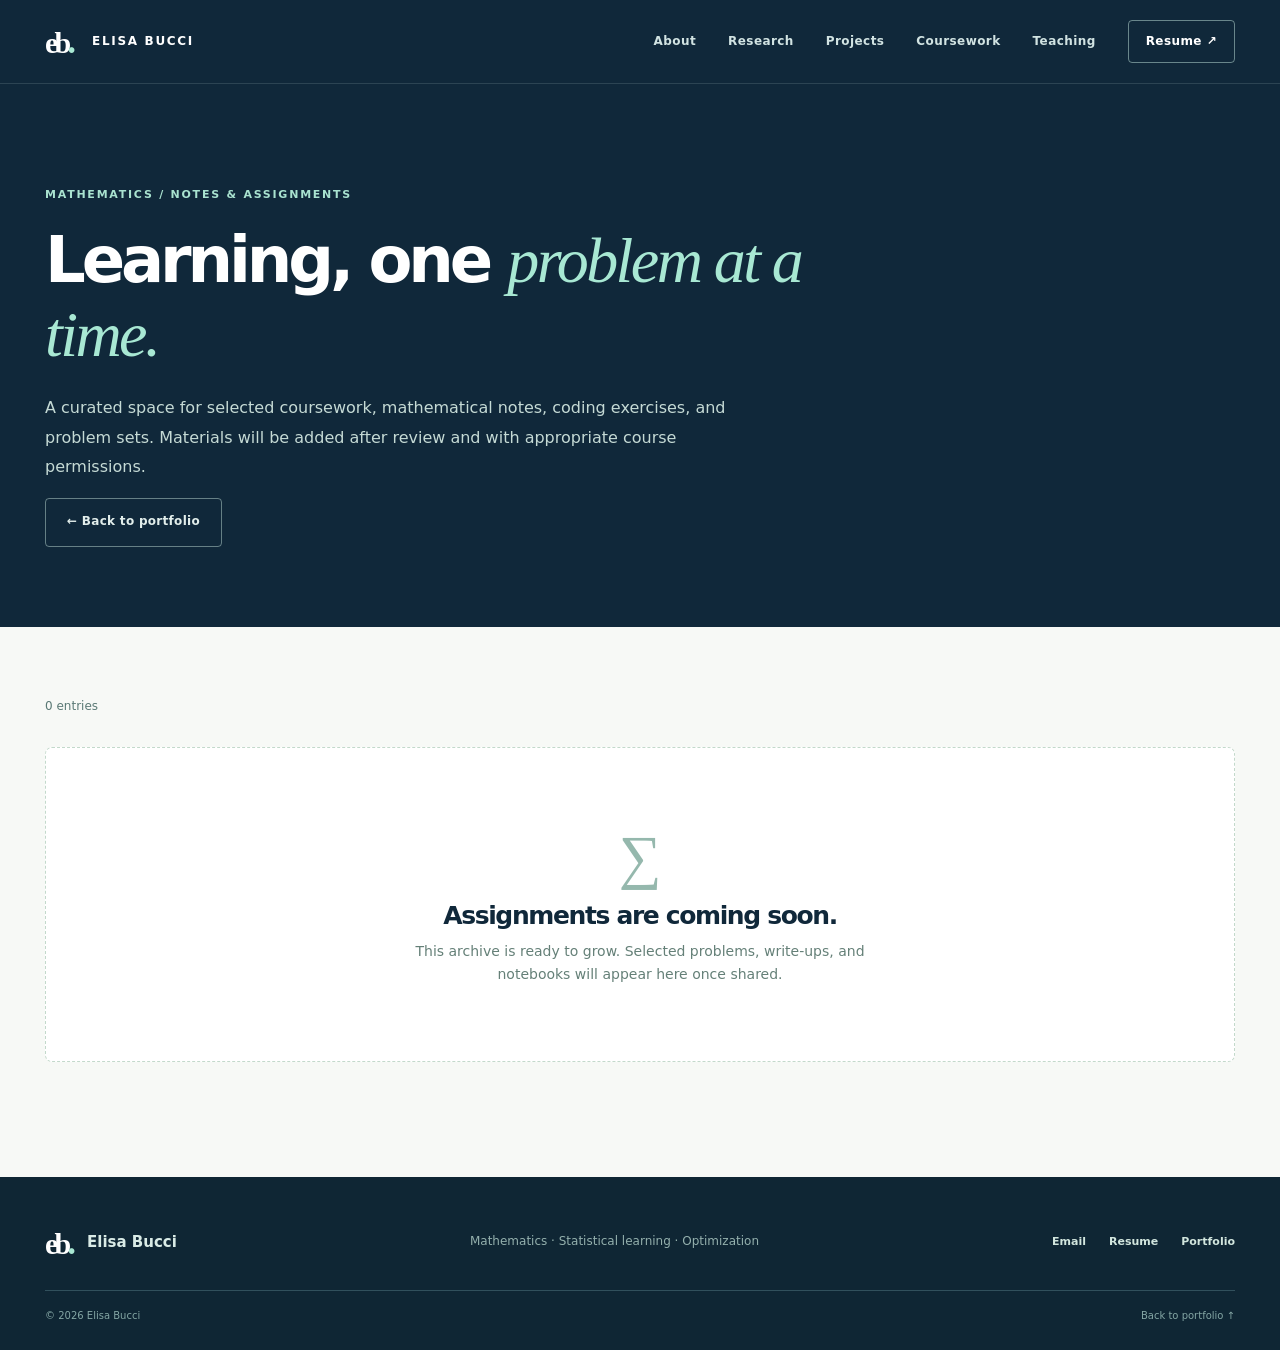
==== coursework/index.html @ 263b6289 "Add files via upload" ====
<!doctype html>
<html lang="en">
<head>
  <meta charset="utf-8">
  <meta name="viewport" content="width=device-width, initial-scale=1">
  <meta name="theme-color" content="#10283a">
  <meta name="description" content="Coursework, selected assignments, and mathematical notes by Elisa Bucci.">
  <title>Coursework & Notes — Elisa Bucci</title>
  <link rel="icon" href="../assets/favicon.svg" type="image/svg+xml">
  <link rel="stylesheet" href="../assets/style.css">
  <script defer src="../assets/site.js"></script>
  <script defer src="data.js"></script>
  <script defer src="../assets/coursework.js"></script>
</head>
<body>
  <a class="skip-link" href="#main">Skip to content</a>
  <header class="site-header"><div class="container nav-bar">
    <a href="../" class="brand"><span class="brand-mark">eb<span class="brand-dot">.</span></span><span class="brand-name">ELISA BUCCI</span></a>
    <button class="menu-toggle" type="button" aria-expanded="false" aria-controls="site-nav" aria-label="Toggle menu"><span></span><span></span><span></span></button>
    <nav class="site-nav" id="site-nav" aria-label="Main navigation"><a href="../#about">About</a><a href="../#research">Research</a><a href="../#projects">Projects</a><a href="./" aria-current="page">Coursework</a><a href="../#teaching">Teaching</a><a class="nav-resume" href="../documents/Elisa_Bucci_CV.pdf" target="_blank" rel="noopener">Resume ↗</a></nav>
  </div></header>
  <main id="main">
    <section class="archive-hero"><div class="container"><span class="eyebrow">MATHEMATICS / NOTES &amp; ASSIGNMENTS</span><h1>Learning, one <em>problem at a time.</em></h1><p>A curated space for selected coursework, mathematical notes, coding exercises, and problem sets. Materials will be added after review and with appropriate course permissions.</p><a class="button button-ghost" href="../">← Back to portfolio</a></div></section>
    <section class="archive-main"><div class="container"><div class="archive-toolbar"><span class="archive-count" id="archive-count">Coursework archive</span><div class="filter-bar" id="assignment-filters" aria-label="Filter assignments"></div></div>
      <div id="assignment-list" class="assignment-grid"></div>
      <div id="archive-empty" class="archive-empty"><div class="empty-figure" aria-hidden="true">∑</div><h2>Assignments are coming soon.</h2><p>This archive is ready to grow. Selected problems, write-ups, and notebooks will appear here once shared.</p></div>
    </div></section>
  </main>
  <footer class="site-footer"><div class="container footer-main"><div class="footer-brand"><span class="brand-mark">eb<span class="brand-dot">.</span></span><span>Elisa Bucci</span></div><p>Mathematics · Statistical learning · Optimization</p><div class="footer-links"><a href="mailto:ebucci@usc.edu">Email</a><a href="../documents/Elisa_Bucci_CV.pdf">Resume</a><a href="../">Portfolio</a><a data-link="linkedin" hidden target="_blank" rel="noopener noreferrer">LinkedIn</a></div></div><div class="container footer-bottom"><span>© <span data-current-year>2026</span> Elisa Bucci</span><a href="../">Back to portfolio ↑</a></div></footer>
</body>
</html>
---- assets/style.css ----
:root{--ink:#10283a;--ink-soft:#365062;--sea:#295e64;--mint:#a8e8d3;--mint-dim:#dcefe7;--cream:#f7f9f6;--white:#fff;--line:#d8e3dd;--muted:#6d7c7c;--gold:#d7b68b;--shadow:0 24px 50px rgba(28,56,56,.08)}
*,*::before,*::after{box-sizing:border-box}
html{scroll-behavior:smooth;scroll-padding-top:100px}
body{margin:0;color:var(--ink);background:var(--cream);font-family:Inter,ui-sans-serif,system-ui,-apple-system,BlinkMacSystemFont,"Segoe UI",sans-serif;font-size:16px;line-height:1.65;-webkit-font-smoothing:antialiased}
a{text-decoration:none;color:inherit}
a:hover{text-decoration:none}
button,input{font:inherit}
button{cursor:pointer}
img,svg{max-width:100%}
[hidden]{display:none!important}
.container{width:min(1190px,calc(100% - 84px));margin-inline:auto}
.skip-link{position:fixed;left:10px;top:-100px;padding:10px 16px;background:#fff;color:#000;z-index:500}
.skip-link:focus{top:10px}
.site-header{position:relative;z-index:10;background:var(--ink);border-bottom:1px solid rgba(210,238,230,.14)}
.nav-bar{display:flex;justify-content:space-between;align-items:center;min-height:83px;gap:20px}
.brand{display:flex;align-items:center;gap:20px;color:#fff;font-size:12px;font-weight:750;letter-spacing:.14em;white-space:nowrap}
.brand-mark{font-family:Georgia,serif;font-weight:700;font-size:30px;letter-spacing:-.13em;color:#fff;line-height:1}
.brand-dot{color:var(--mint);font-size:35px}
.site-nav{display:flex;align-items:center;gap:32px}
.site-nav a{font-size:12px;font-weight:650;color:#d1e3e2;letter-spacing:.035em;transition:color .2s}
.site-nav a:hover,.site-nav a:focus-visible{color:var(--mint)}
.site-nav .nav-resume{border:1px solid rgba(194,228,220,.5);padding:11px 17px;border-radius:4px;color:#fff}
.site-nav .nav-resume:hover{background:#d9f5eb;color:var(--ink)}
.menu-toggle{display:none;align-items:center;flex-direction:column;justify-content:center;width:40px;height:40px;border:1px solid #57737c;border-radius:3px;background:transparent;gap:5px}
.menu-toggle span{height:2px;width:19px;background:#fff}
.hero{background:var(--ink);color:#f2f9f6;position:relative;overflow:hidden}
.hero-grid-overlay{position:absolute;inset:0;background:radial-gradient(closest-side at 75% 38%,rgba(79,142,145,.19),transparent 77%),linear-gradient(90deg,transparent 50%,rgba(160,215,204,.025) 50%);pointer-events:none}
.hero-layout{display:grid;grid-template-columns:1.12fr .88fr;gap:85px;position:relative;padding-block:92px 78px;align-items:center}
.eyebrow,.section-index,.section-kicker,.item-label,.banner-label{font-size:11px;letter-spacing:.16em;font-weight:750}
.hero-eyebrow{color:var(--mint);display:flex;align-items:center;gap:11px;font-size:10px;letter-spacing:.15em;line-height:1.6}
.eyebrow-stroke{width:27px;height:1px;background:var(--mint);display:inline-block;flex-shrink:0}
h1,h2,h3,p{margin-top:0}
h1,h2,h3{line-height:1.13}
h1{font-weight:550;font-size:clamp(3.2rem,5.5vw,5.5rem);letter-spacing:-.064em;margin:30px 0 25px;max-width:730px}
h1 em,.contact-section em{font-family:Georgia,"Times New Roman",serif;font-weight:400;font-style:italic;color:var(--mint);letter-spacing:-.04em}
.hero-lead{font-size:17px;color:#c5d8d7;line-height:1.8;max-width:515px}
.hero-actions{display:flex;flex-wrap:wrap;align-items:center;gap:12px;margin-top:35px}
.button{display:inline-flex;align-items:center;justify-content:center;gap:25px;padding:13px 21px;min-height:49px;border-radius:4px;font-size:12px;font-weight:750;letter-spacing:.025em;transition:transform .2s,background .2s,color .2s}
.button:hover{transform:translateY(-2px)}
.button-primary{background:var(--mint);color:var(--ink)}
.button-primary:hover{background:#d3f4e6}
.button-ghost{border:1px solid rgba(207,234,227,.45);color:#e2eeeb}
.button-ghost:hover{background:rgba(255,255,255,.08)}
.hero-location{font-size:11px;color:#98b5b5;margin-top:36px;letter-spacing:.035em;display:flex;align-items:center;gap:10px;flex-wrap:wrap}
.location-dot,.pulse-dot{display:inline-block;width:7px;height:7px;border-radius:50%;background:var(--mint);box-shadow:0 0 0 5px rgba(168,232,211,.12)}
.tiny-separator{color:#557a80;padding-inline:4px}
.hero-art{min-width:0;border:1px solid #375968;background:linear-gradient(140deg,rgba(49,93,103,.75),rgba(15,43,56,.45));border-radius:8px;min-height:441px;box-shadow:0 30px 70px rgba(0,0,0,.2);padding:25px 25px 21px;position:relative;overflow:hidden}
.hero-art:before{content:"";position:absolute;width:330px;height:330px;border-radius:50%;background:rgba(117,224,188,.06);filter:blur(3px);right:-100px;top:20px}
.art-top,.art-bottom{display:flex;justify-content:space-between;align-items:center;font:10px ui-monospace,Menlo,Consolas,monospace;letter-spacing:.12em;color:#a7c8c5;gap:10px;position:relative;z-index:1}
.art-diagram{position:relative;z-index:1;display:grid;place-items:center;min-height:325px}
.art-diagram svg{width:100%;max-width:480px}
.art-bottom{font-size:10px;letter-spacing:.015em;color:#bedbd3;text-transform:lowercase;border-top:1px solid rgba(168,211,201,.2);padding-top:18px}
.art-symbol{color:var(--mint);font-size:22px}
.hero-footer{position:relative;border-top:1px solid rgba(197,220,214,.12);display:flex;align-items:center;justify-content:space-between;gap:15px;padding-block:24px;color:#a8c3bf;font-size:9px;font-weight:800;letter-spacing:.13em;flex-wrap:wrap}
.hero-footer-cross{font-size:16px;color:#527d80}
.section{padding-block:113px}
.split-section{display:grid;grid-template-columns:250px minmax(0,1fr);gap:70px}
.section-aside{display:flex;flex-direction:column;align-items:flex-start;gap:22px}
.section-index{color:#51877d}
.aside-line{width:100%;height:1px;background:var(--line)}
.section-kicker{color:#588e82;letter-spacing:.14em;margin-bottom:17px}
.section-body{max-width:750px}
h2{font-size:clamp(2.5rem,4.6vw,4.2rem);font-weight:600;letter-spacing:-.055em;margin-bottom:23px}
.serif-accent{font-family:Georgia,"Times New Roman",serif;font-style:italic;font-weight:400;letter-spacing:-.04em}
.section-body .body-lead{font-size:22px;line-height:1.56;color:var(--ink)}
.section-body>p:not(.body-lead):not(.section-kicker){color:var(--ink-soft);line-height:1.9;max-width:650px}
.focus-chips{display:flex;flex-wrap:wrap;gap:8px;margin-top:30px}
.focus-chips span,.tag-list span{border:1px solid var(--line);background:#fff;border-radius:3px;font-size:11px;color:#44675e;padding:6px 11px;font-weight:640}
.research-section{background:#ecf2ed}
.section-heading{display:flex;align-items:flex-end;justify-content:space-between;gap:70px;margin-bottom:44px}
.section-heading h2{margin-top:20px;margin-bottom:0}
.section-heading>p{color:var(--ink-soft);max-width:370px;margin-bottom:8px;font-size:15px;line-height:1.8}
.research-feature{display:grid;grid-template-columns:1.3fr .7fr;box-shadow:var(--shadow);border-radius:7px;overflow:hidden;background:#fff}
.feature-main{padding:50px 54px 47px}
.item-label{color:#43847a;display:flex;align-items:center;gap:15px}
.pulse-dot{background:#4f9d86;box-shadow:0 0 0 4px #e7f4ee}
.feature-main h3{font-size:clamp(1.9rem,3vw,2.75rem);font-weight:600;letter-spacing:-.045em;margin:30px 0 20px;max-width:570px}
.feature-main>p{font-size:15px;line-height:1.95;color:#496575;max-width:550px}
.feature-meta{border-top:1px solid var(--line);margin-top:42px;padding-top:25px;display:grid;grid-template-columns:1fr 1.4fr;gap:22px}
.feature-meta div{display:flex;flex-direction:column;gap:6px}
.feature-meta span,.note-label,.reference-note>span{font-size:10px;color:#6b817f;letter-spacing:.13em;font-weight:760}
.feature-meta strong{font-size:13px;font-weight:650}
.feature-side{padding:44px 37px;background:#183949;color:#e4f0ec}
.note-label{color:#a3d7c9;display:block;margin-bottom:25px}
.note-point{display:flex;align-items:flex-start;gap:15px;border-top:1px solid #3e5d68;padding:18px 0}
.note-point b{font:11px ui-monospace,monospace;color:#9dd9c4;padding-top:4px}
.note-point span{font-size:13px;color:#d2e3df;line-height:1.6}
.reference-note{background:rgba(164,223,207,.09);border:1px solid rgba(164,223,207,.15);padding:20px 21px;margin-top:25px;border-radius:4px}
.reference-note>span{color:#93c6bd}
.reference-note p{font-size:12px;line-height:1.7;margin:11px 0 12px;color:#d5e5e0}
.reference-note a{font-size:12px;color:var(--mint);font-weight:750}
.reference-note a:hover{text-decoration:underline}
.research-disclaimer{font-size:11px;color:#70827d;margin:18px 0 0;line-height:1.6}
.projects-section{background:#fff}
.project-grid{display:grid;grid-template-columns:1fr 1fr;gap:22px}
.project-card{background:#f7f9f6;border:1px solid #e3ebe5;border-radius:6px;padding:33px 36px 34px;display:flex;flex-direction:column;min-height:430px;transition:box-shadow .2s,transform .2s}
.project-card:hover{box-shadow:var(--shadow);transform:translateY(-4px)}
.project-overline{display:flex;justify-content:space-between;gap:12px;font-size:10px;letter-spacing:.12em;font-weight:760;color:#699187}
.project-icon{font-family:Georgia,serif;font-size:52px;color:#4e8782;height:99px;display:flex;align-items:center}
.project-card h3{font-size:25px;font-weight:650;letter-spacing:-.035em;line-height:1.25;max-width:430px;margin-bottom:13px}
.project-card p{font-size:13px;line-height:1.85;color:#4d6773;margin-bottom:18px}
.tag-list{display:flex;flex-wrap:wrap;gap:7px;margin:0 0 24px}
.tag-list span{font-size:10px;padding:5px 9px;background:#edf4ee}
.project-link{border-top:1px solid #d7e4dd;margin-top:auto;padding-top:21px;font-size:12px;font-weight:750;display:flex;align-items:center;justify-content:space-between}
.project-link:hover{color:#317b71}
.coursework-section{background:#f1f5f0}
.course-grid{display:grid;grid-template-columns:repeat(3,1fr);gap:17px}
.course-group{background:#fff;border:1px solid #e0e8e1;padding:31px 29px 29px;border-radius:5px}
.course-index{font-size:10px;color:#608b7f;letter-spacing:.13em;font-weight:760}
.course-group h3{font-size:20px;letter-spacing:-.035em;line-height:1.35;min-height:56px;margin:21px 0 20px}
.course-group ul{padding:0;margin:0;list-style:none}
.course-group li{font-size:12px;line-height:1.55;padding:12px 0;color:#4c646e;border-top:1px solid #e8efea}
.archive-banner{display:flex;justify-content:space-between;align-items:center;gap:30px;background:#193e4d;color:#fff;padding:35px 40px;margin-top:22px;border-radius:5px;transition:background .2s}
.archive-banner:hover{background:#245461}
.banner-label{color:#9ed5c7}
.archive-banner h3{font-size:22px;margin:7px 0 7px;letter-spacing:-.025em}
.archive-banner p{font-size:12px;color:#d6e8e2;margin:0}
.archive-arrow{border:1px solid rgba(178,233,218,.6);display:grid;place-items:center;width:48px;height:48px;flex-shrink:0;border-radius:50%;font-size:23px;color:#b7e1d2}
.teaching-section{background:#fff}
.teaching-layout{display:grid;grid-template-columns:.83fr 1.17fr;gap:90px}
.teaching-layout h2{margin-top:21px}
.teaching-layout>div>p{color:var(--ink-soft);font-size:15px;line-height:1.85;max-width:410px}
.teaching-row{display:flex;justify-content:space-between;gap:18px;padding:24px 2px;border-top:1px solid #dce7de;align-items:flex-start}
.teaching-row:last-child{border-bottom:1px solid #dce7de}
.teaching-row strong{display:block;font-size:16px;font-weight:700;letter-spacing:-.02em}
.teaching-row span{display:block;font-size:12px;color:#607b7a;margin-top:6px}
.teaching-row time{font-size:11px;color:#73918a;white-space:nowrap;padding-top:5px}
.education-section{background:#f1f5f0}
.education-grid{display:grid;grid-template-columns:repeat(4,1fr);gap:20px}
.education-item{border-top:2px solid #88b7a5;padding-top:23px}
.education-item>span{color:#538b7f;font-size:10px;letter-spacing:.12em;font-weight:770}
.education-item h3{font-size:18px;letter-spacing:-.03em;line-height:1.3;margin:14px 0 9px}
.education-item p{font-size:12px;font-weight:690;color:#476072;margin-bottom:5px}
.education-item small{color:#7a898b;font-size:11px}
.contact-section{background:#173342;color:#fff;padding:78px 0}
.contact-inner{display:flex;justify-content:space-between;gap:40px;align-items:center}
.contact-inner .eyebrow{color:#a2dbc9}
.contact-inner h2{margin:14px 0 14px;max-width:630px}
.contact-inner>div>p{color:#c9dfdc;font-size:14px;line-height:1.7;max-width:560px;margin-bottom:0}
.contact-actions{display:flex;gap:10px;flex-wrap:wrap;justify-content:flex-end}
.button-contact-link{border:1px solid #7b9993;color:#fff}
.site-footer{background:#0f2634;color:#d9ebe6;padding-top:48px}
.footer-main{display:flex;justify-content:space-between;gap:20px;align-items:center;padding-bottom:30px}
.footer-brand{display:flex;align-items:center;gap:15px;font-size:15px;font-weight:700}
.footer-main p{font-size:12px;color:#94b0ad;margin:0}
.footer-links{display:flex;gap:23px}
.footer-links a{font-size:11px;font-weight:680;color:#d2e6de}
.footer-links a:hover{color:var(--mint)}
.footer-bottom{border-top:1px solid #31505c;padding:17px 0 26px;display:flex;justify-content:space-between;align-items:center;font-size:10px;color:#84a6a4}
.footer-bottom a:hover{color:#d2f4e6}
/* Coursework archive */
.archive-hero{background:var(--ink);color:#fff;padding:96px 0 80px}
.archive-hero .eyebrow{color:#a9e3d0}
.archive-hero h1{font-size:clamp(3rem,5vw,4.8rem);max-width:810px;margin:18px 0 22px}
.archive-hero p{color:#c5dad5;max-width:730px;line-height:1.85}
.archive-main{min-height:550px;padding-block:70px 95px}
.archive-toolbar{display:flex;justify-content:space-between;align-items:center;gap:15px;margin-bottom:30px;flex-wrap:wrap}
.archive-count{font-size:12px;color:#5a7975}
.filter-bar{display:flex;gap:8px;flex-wrap:wrap}
.filter-button{border:1px solid #cde0d5;background:#fff;color:#47736d;padding:10px 14px;border-radius:3px;font-size:11px;font-weight:750}
.filter-button[aria-pressed="true"]{background:var(--ink);color:#fff;border-color:var(--ink)}
.archive-empty{border:1px dashed #c3d9cb;background:white;text-align:center;padding:75px 22px;border-radius:7px}
.archive-empty .empty-figure{font:60px Georgia,serif;color:#95b8ad;margin-bottom:10px}
.archive-empty h2{font-size:25px;margin-bottom:10px}
.archive-empty p{font-size:14px;color:#658078;max-width:480px;margin:0 auto}
.assignment-grid{display:grid;grid-template-columns:repeat(2,1fr);gap:18px}
.assignment-card{border:1px solid var(--line);background:#fff;padding:27px;border-radius:5px}
.assignment-card>span{font-size:10px;color:#5f9183;letter-spacing:.1em;font-weight:800}
.assignment-card h3{font-size:22px;margin:15px 0 10px}
.assignment-card p{font-size:13px;color:#5a7274;margin-bottom:20px}
.assignment-card .assignment-link{font-size:12px;color:#206d66;font-weight:750}
@media(max-width:1050px){.container{width:min(1160px,calc(100% - 56px))}.hero-layout{gap:35px}.site-nav{gap:20px}.hero-art{min-height:385px}.art-diagram{min-height:270px}.split-section{grid-template-columns:180px 1fr;gap:40px}.teaching-layout{gap:45px}.course-group{padding:25px 20px}}
@media(max-width:800px){.site-nav{position:absolute;left:0;right:0;top:83px;display:none;flex-direction:column;align-items:stretch;background:#153447;padding:20px 28px 26px;gap:19px;border-top:1px solid #38505a;box-shadow:0 18px 20px rgba(4,20,20,.15)}.site-nav.is-open{display:flex}.menu-toggle{display:flex}.hero-layout{grid-template-columns:1fr;padding-block:80px 62px}.hero-art{max-width:560px;margin:auto;width:100%;min-height:360px}.hero-footer{gap:10px;justify-content:flex-start}.hero-footer-cross{margin-inline:6px}.split-section{display:block}.section-aside{margin-bottom:26px}.aside-line{display:none}.section-heading{display:block}.section-heading>p{margin-top:20px}.research-feature{grid-template-columns:1fr}.feature-side{display:grid;grid-template-columns:1fr 1fr;gap:0 25px}.feature-side>.note-label{grid-column:span 2}.reference-note{grid-column:span 2}.project-grid{grid-template-columns:1fr}.course-grid{grid-template-columns:1fr 1fr}.teaching-layout{grid-template-columns:1fr;gap:35px}.education-grid{grid-template-columns:1fr 1fr}.contact-inner{display:block}.contact-actions{justify-content:flex-start;margin-top:30px}.footer-main{flex-wrap:wrap}}
@media(max-width:560px){.container{width:calc(100% - 40px)}.nav-bar{min-height:72px}.site-nav{top:72px}.brand-name{font-size:10px}h1{font-size:clamp(2.7rem,12.6vw,4.3rem)}.hero-layout{padding-block:69px 38px}.hero-lead{font-size:15px}.hero-art{padding:18px;min-height:320px}.art-diagram{min-height:245px}.art-top{font-size:8px}.hero-footer{padding-block:15px;line-height:2.4;font-size:8px}.section{padding-block:74px}h2{font-size:clamp(2.1rem,10.6vw,3rem)}.section-body .body-lead{font-size:18px}.section-heading{margin-bottom:30px}.feature-main{padding:30px 26px}.feature-main h3{font-size:27px}.feature-meta{grid-template-columns:1fr}.feature-side{display:block;padding:30px 26px}.reference-note{margin-top:15px}.project-card{padding:27px;min-height:0}.project-card h3{font-size:22px}.course-grid,.education-grid,.assignment-grid{grid-template-columns:1fr}.course-group h3{min-height:0}.archive-banner{padding:26px}.archive-banner h3{font-size:19px}.archive-arrow{width:38px;height:38px}.teaching-row{flex-wrap:wrap}.teaching-row time{padding-top:0}.contact-section{padding:60px 0}.footer-main{display:block}.footer-main p{margin-top:13px}.footer-links{margin-top:24px}.footer-bottom{gap:14px}.archive-hero{padding:69px 0}.archive-main{padding-block:45px 70px}}
@media(prefers-reduced-motion:reduce){*,*::before,*::after{scroll-behavior:auto!important;transition:none!important}}
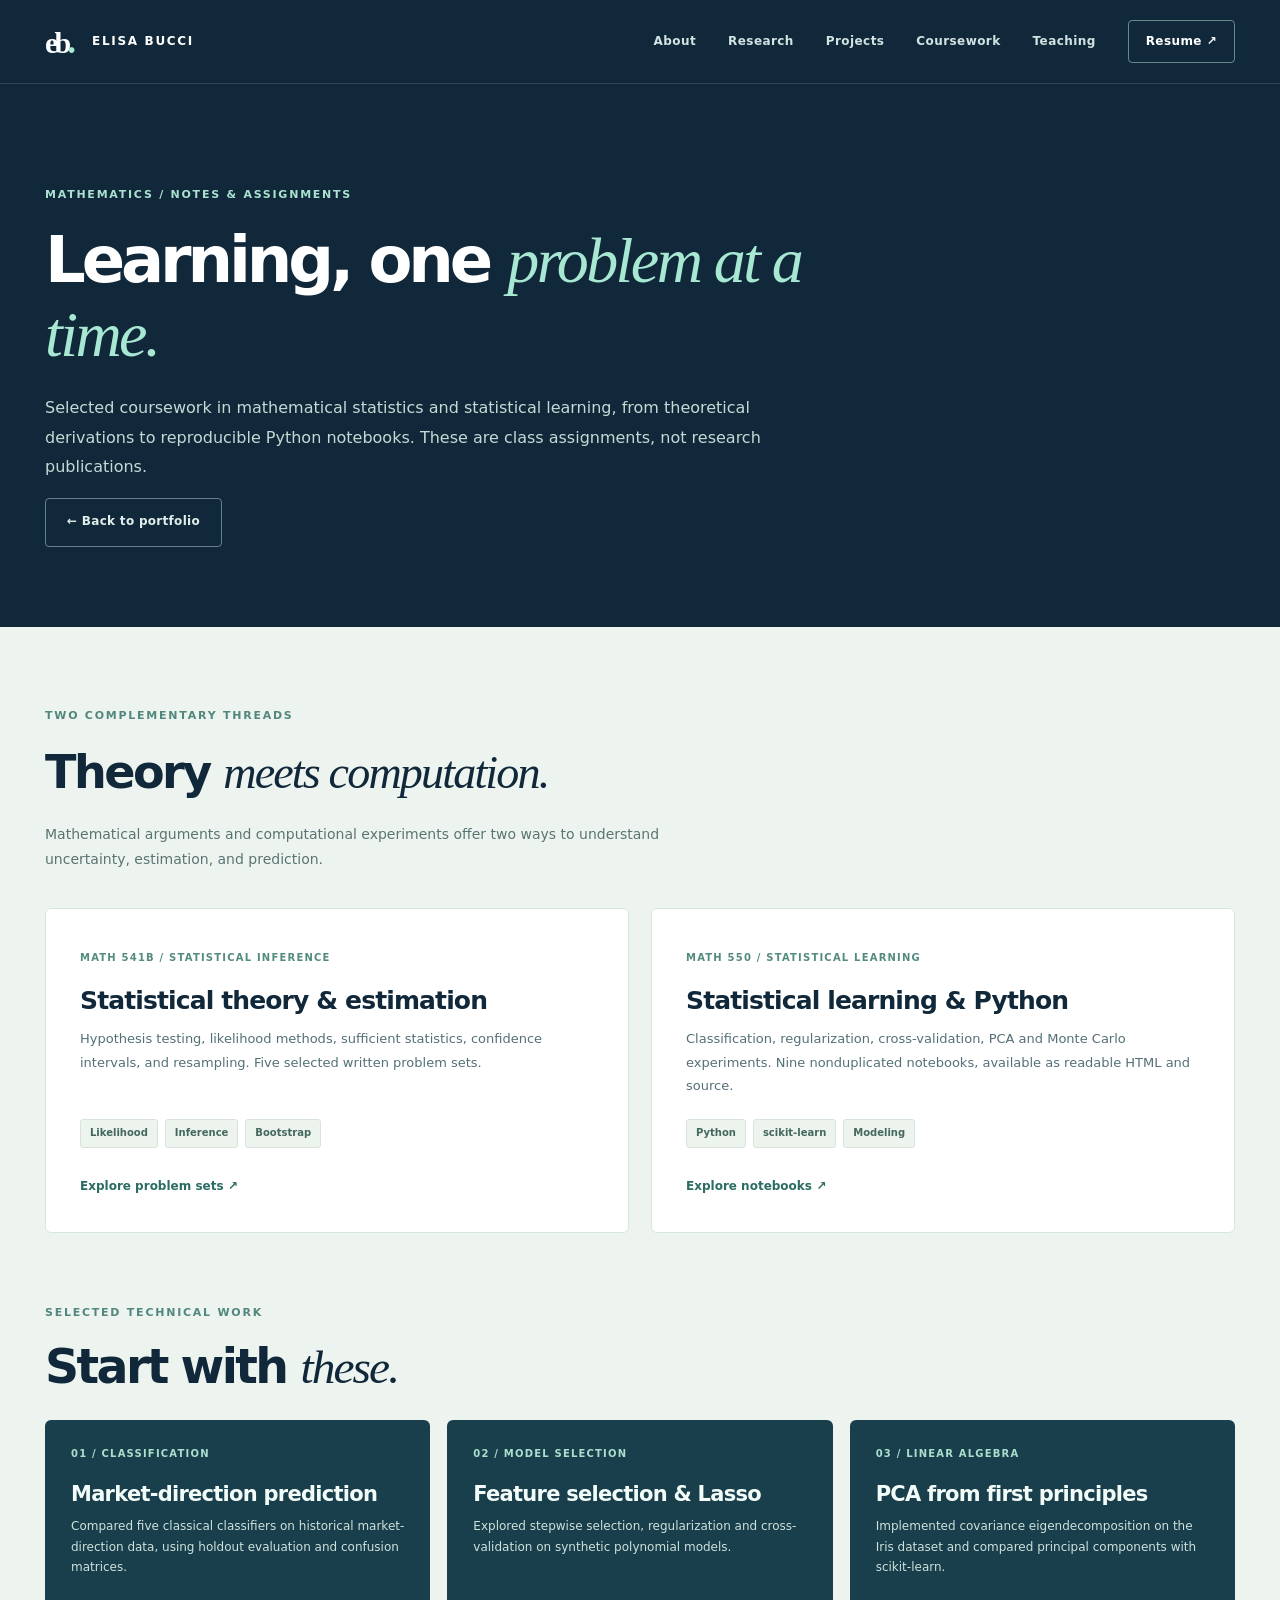
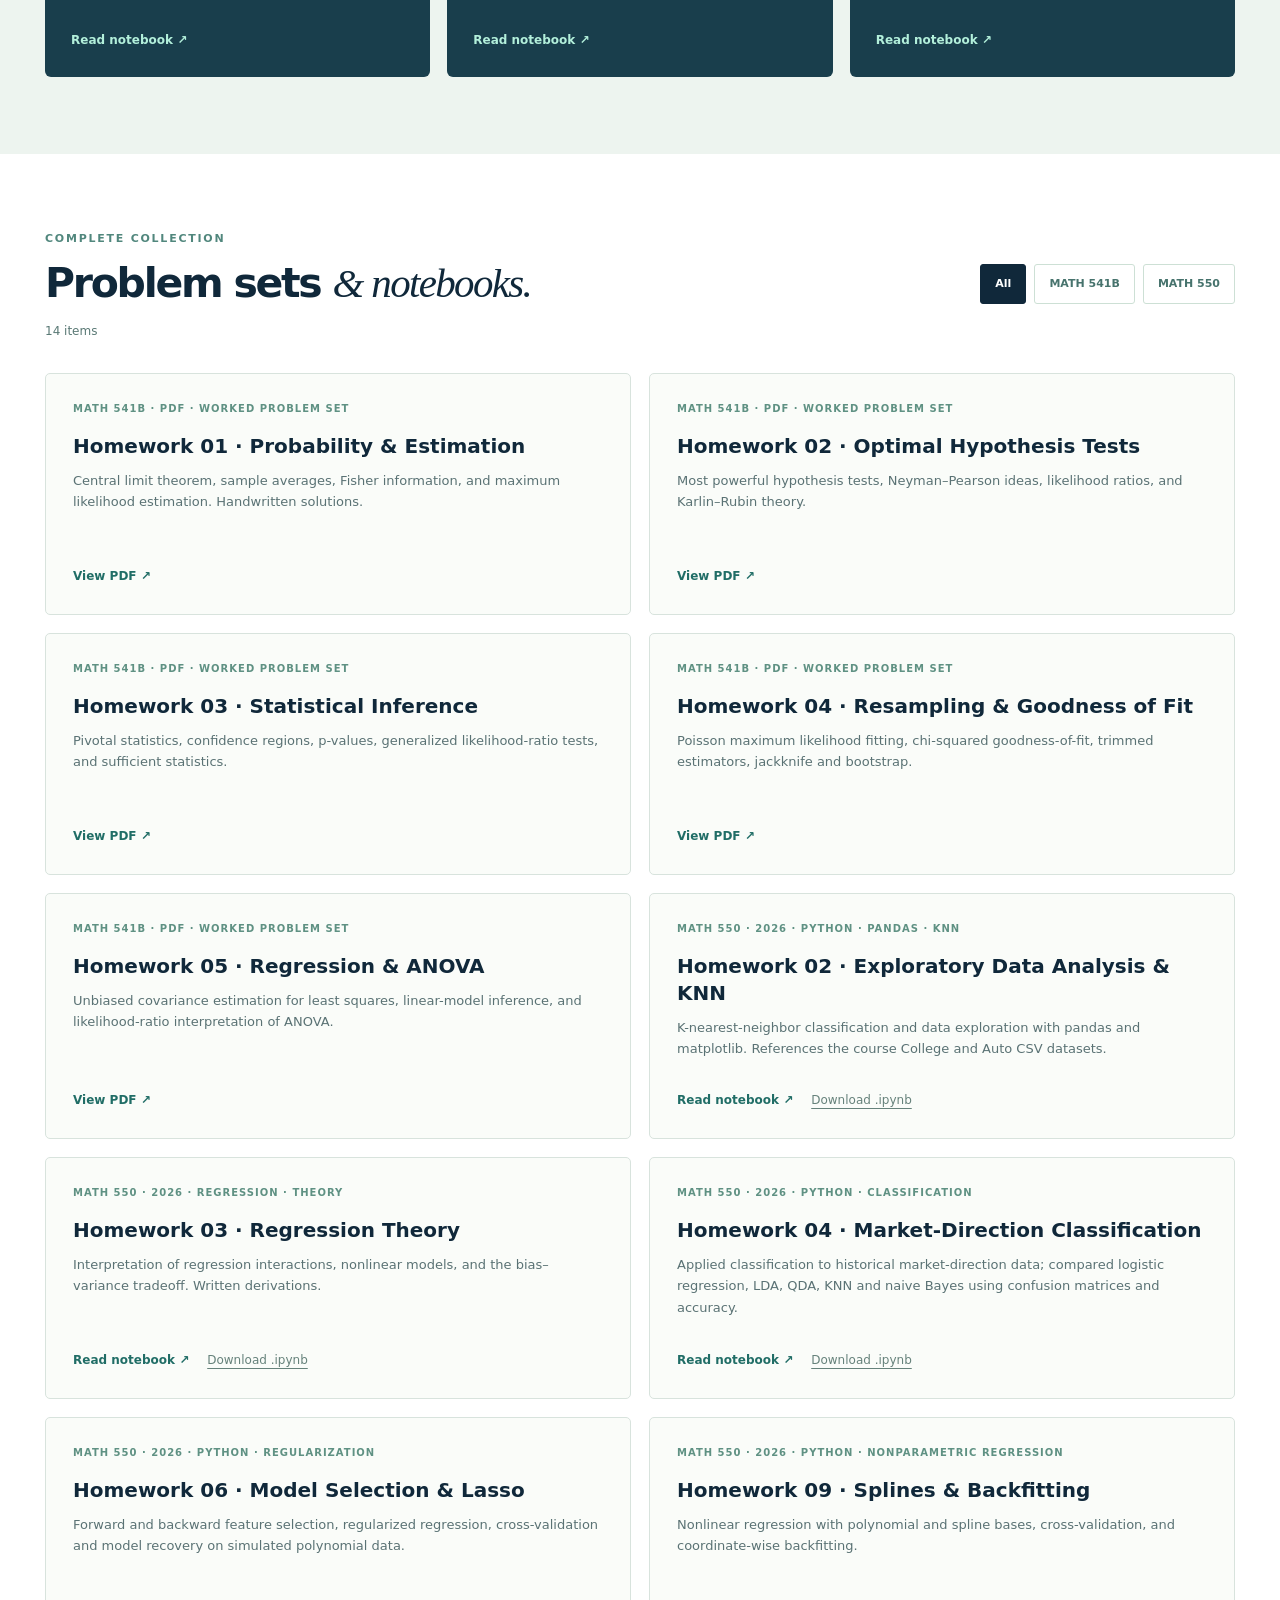
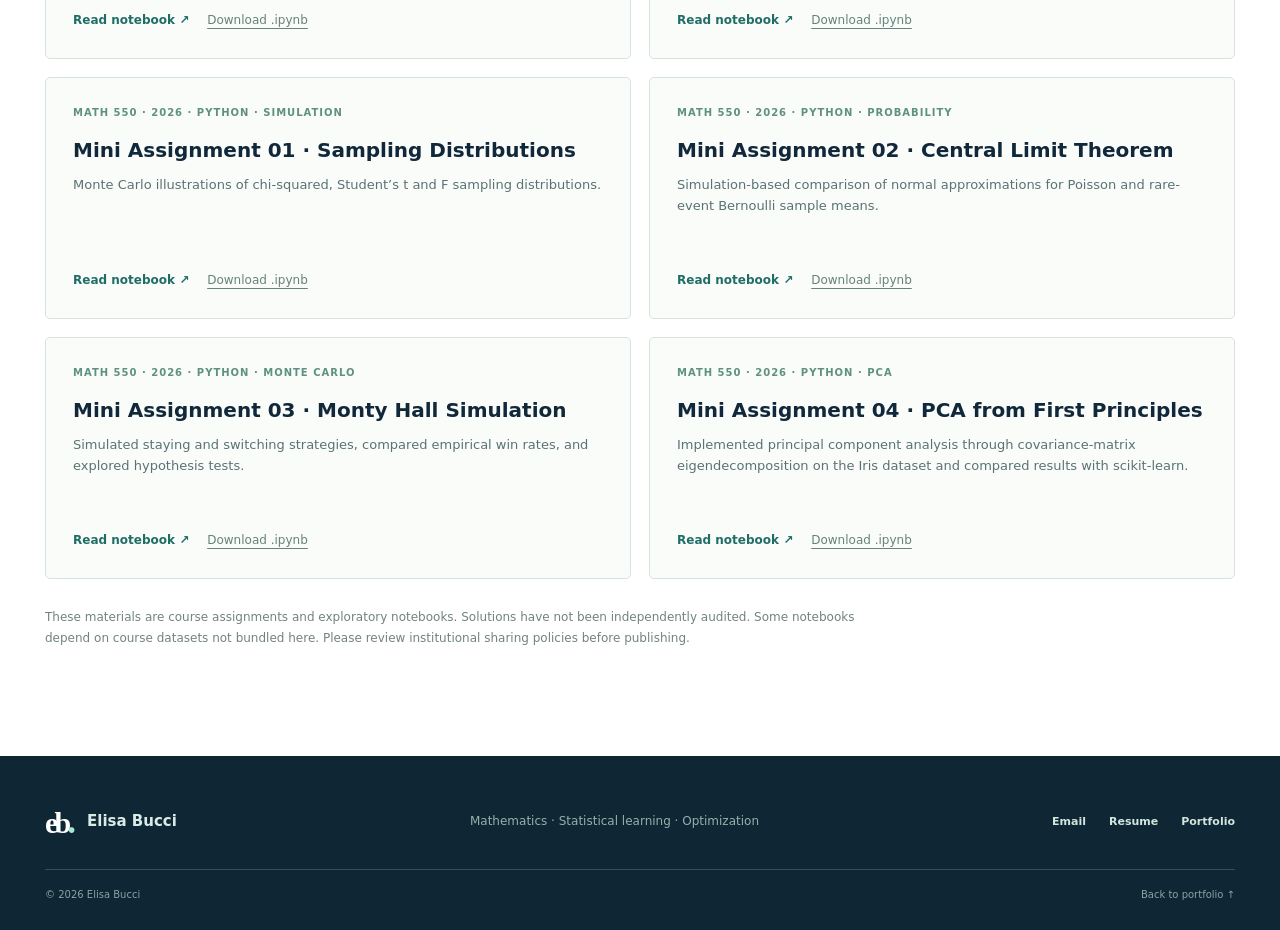
==== commit c97db385: "Add files via upload" ====
--- a/coursework/index.html
+++ b/coursework/index.html
@@ -20,12 +20,28 @@
     <nav class="site-nav" id="site-nav" aria-label="Main navigation"><a href="../#about">About</a><a href="../#research">Research</a><a href="../#projects">Projects</a><a href="./" aria-current="page">Coursework</a><a href="../#teaching">Teaching</a><a class="nav-resume" href="../documents/Elisa_Bucci_CV.pdf" target="_blank" rel="noopener">Resume ↗</a></nav>
   </div></header>
   <main id="main">
-    <section class="archive-hero"><div class="container"><span class="eyebrow">MATHEMATICS / NOTES &amp; ASSIGNMENTS</span><h1>Learning, one <em>problem at a time.</em></h1><p>A curated space for selected coursework, mathematical notes, coding exercises, and problem sets. Materials will be added after review and with appropriate course permissions.</p><a class="button button-ghost" href="../">← Back to portfolio</a></div></section>
-    <section class="archive-main"><div class="container"><div class="archive-toolbar"><span class="archive-count" id="archive-count">Coursework archive</span><div class="filter-bar" id="assignment-filters" aria-label="Filter assignments"></div></div>
+    <section class="archive-hero"><div class="container"><span class="eyebrow">MATHEMATICS / NOTES &amp; ASSIGNMENTS</span><h1>Learning, one <em>problem at a time.</em></h1><p>Selected coursework in mathematical statistics and statistical learning, from theoretical derivations to reproducible Python notebooks. These are class assignments, not research publications.</p><a class="button button-ghost" href="../">← Back to portfolio</a></div></section>
+
+    <section class="course-overview"><div class="container">
+      <div class="overview-intro"><span class="section-index">TWO COMPLEMENTARY THREADS</span><h2>Theory <span class="serif-accent">meets computation.</span></h2><p>Mathematical arguments and computational experiments offer two ways to understand uncertainty, estimation, and prediction.</p></div>
+      <div class="overview-grid">
+        <article class="overview-card"><span>MATH 541B / STATISTICAL INFERENCE</span><h3>Statistical theory &amp; estimation</h3><p>Hypothesis testing, likelihood methods, sufficient statistics, confidence intervals, and resampling. Five selected written problem sets.</p><div class="tag-list"><span>Likelihood</span><span>Inference</span><span>Bootstrap</span></div><a href="#assignment-list" data-setfilter="MATH 541B">Explore problem sets ↗</a></article>
+        <article class="overview-card"><span>MATH 550 / STATISTICAL LEARNING</span><h3>Statistical learning &amp; Python</h3><p>Classification, regularization, cross-validation, PCA and Monte Carlo experiments. Nine nonduplicated notebooks, available as readable HTML and source.</p><div class="tag-list"><span>Python</span><span>scikit-learn</span><span>Modeling</span></div><a href="#assignment-list" data-setfilter="MATH 550">Explore notebooks ↗</a></article>
+      </div>
+      <div class="spotlight-heading"><span class="section-index">SELECTED TECHNICAL WORK</span><h2>Start with <span class="serif-accent">these.</span></h2></div>
+      <div class="spotlight-grid">
+        <article class="spotlight-card"><span>01 / CLASSIFICATION</span><h3>Market-direction prediction</h3><p>Compared five classical classifiers on historical market-direction data, using holdout evaluation and confusion matrices.</p><a href="notebooks/math550/hw-04.html">Read notebook ↗</a></article>
+        <article class="spotlight-card"><span>02 / MODEL SELECTION</span><h3>Feature selection &amp; Lasso</h3><p>Explored stepwise selection, regularization and cross-validation on synthetic polynomial models.</p><a href="notebooks/math550/hw-06.html">Read notebook ↗</a></article>
+        <article class="spotlight-card"><span>03 / LINEAR ALGEBRA</span><h3>PCA from first principles</h3><p>Implemented covariance eigendecomposition on the Iris dataset and compared principal components with scikit-learn.</p><a href="notebooks/math550/mini-04.html">Read notebook ↗</a></article>
+      </div>
+    </div></section>
+    <section class="archive-main"><div class="container"><div class="archive-toolbar"><div><span class="section-index">COMPLETE COLLECTION</span><h2 class="catalog-title">Problem sets <span class="serif-accent">& notebooks.</span></h2><span class="archive-count" id="archive-count">Coursework archive</span></div><div class="filter-bar" id="assignment-filters" aria-label="Filter assignments"></div></div>
       <div id="assignment-list" class="assignment-grid"></div>
+      <p class="archive-disclaimer">These materials are course assignments and exploratory notebooks. Solutions have not been independently audited. Some notebooks depend on course datasets not bundled here. Please review institutional sharing policies before publishing.</p>
       <div id="archive-empty" class="archive-empty"><div class="empty-figure" aria-hidden="true">∑</div><h2>Assignments are coming soon.</h2><p>This archive is ready to grow. Selected problems, write-ups, and notebooks will appear here once shared.</p></div>
     </div></section>
   </main>
+  <script>document.querySelectorAll("[data-setfilter]").forEach(a=>a.addEventListener("click",()=>{const key=a.dataset.setfilter;requestAnimationFrame(()=>{const btn=[...document.querySelectorAll(".filter-button")].find(b=>b.textContent===key);if(btn)btn.click()})}));</script>
   <footer class="site-footer"><div class="container footer-main"><div class="footer-brand"><span class="brand-mark">eb<span class="brand-dot">.</span></span><span>Elisa Bucci</span></div><p>Mathematics · Statistical learning · Optimization</p><div class="footer-links"><a href="mailto:ebucci@usc.edu">Email</a><a href="../documents/Elisa_Bucci_CV.pdf">Resume</a><a href="../">Portfolio</a><a data-link="linkedin" hidden target="_blank" rel="noopener noreferrer">LinkedIn</a></div></div><div class="container footer-bottom"><span>© <span data-current-year>2026</span> Elisa Bucci</span><a href="../">Back to portfolio ↑</a></div></footer>
 </body>
 </html>
--- a/assets/style.css
+++ b/assets/style.css
@@ -173,3 +173,41 @@
 @media(max-width:800px){.site-nav{position:absolute;left:0;right:0;top:83px;display:none;flex-direction:column;align-items:stretch;background:#153447;padding:20px 28px 26px;gap:19px;border-top:1px solid #38505a;box-shadow:0 18px 20px rgba(4,20,20,.15)}.site-nav.is-open{display:flex}.menu-toggle{display:flex}.hero-layout{grid-template-columns:1fr;padding-block:80px 62px}.hero-art{max-width:560px;margin:auto;width:100%;min-height:360px}.hero-footer{gap:10px;justify-content:flex-start}.hero-footer-cross{margin-inline:6px}.split-section{display:block}.section-aside{margin-bottom:26px}.aside-line{display:none}.section-heading{display:block}.section-heading>p{margin-top:20px}.research-feature{grid-template-columns:1fr}.feature-side{display:grid;grid-template-columns:1fr 1fr;gap:0 25px}.feature-side>.note-label{grid-column:span 2}.reference-note{grid-column:span 2}.project-grid{grid-template-columns:1fr}.course-grid{grid-template-columns:1fr 1fr}.teaching-layout{grid-template-columns:1fr;gap:35px}.education-grid{grid-template-columns:1fr 1fr}.contact-inner{display:block}.contact-actions{justify-content:flex-start;margin-top:30px}.footer-main{flex-wrap:wrap}}
 @media(max-width:560px){.container{width:calc(100% - 40px)}.nav-bar{min-height:72px}.site-nav{top:72px}.brand-name{font-size:10px}h1{font-size:clamp(2.7rem,12.6vw,4.3rem)}.hero-layout{padding-block:69px 38px}.hero-lead{font-size:15px}.hero-art{padding:18px;min-height:320px}.art-diagram{min-height:245px}.art-top{font-size:8px}.hero-footer{padding-block:15px;line-height:2.4;font-size:8px}.section{padding-block:74px}h2{font-size:clamp(2.1rem,10.6vw,3rem)}.section-body .body-lead{font-size:18px}.section-heading{margin-bottom:30px}.feature-main{padding:30px 26px}.feature-main h3{font-size:27px}.feature-meta{grid-template-columns:1fr}.feature-side{display:block;padding:30px 26px}.reference-note{margin-top:15px}.project-card{padding:27px;min-height:0}.project-card h3{font-size:22px}.course-grid,.education-grid,.assignment-grid{grid-template-columns:1fr}.course-group h3{min-height:0}.archive-banner{padding:26px}.archive-banner h3{font-size:19px}.archive-arrow{width:38px;height:38px}.teaching-row{flex-wrap:wrap}.teaching-row time{padding-top:0}.contact-section{padding:60px 0}.footer-main{display:block}.footer-main p{margin-top:13px}.footer-links{margin-top:24px}.footer-bottom{gap:14px}.archive-hero{padding:69px 0}.archive-main{padding-block:45px 70px}}
 @media(prefers-reduced-motion:reduce){*,*::before,*::after{scroll-behavior:auto!important;transition:none!important}}
+
+/* 2026 coursework portfolio extension */
+.applied-section{background:#f5f8f4}
+.applied-grid{display:grid;grid-template-columns:repeat(3,minmax(0,1fr));gap:20px}
+.applied-card{display:flex;flex-direction:column;background:white;border:1px solid var(--line);border-radius:6px;padding:30px;min-height:350px}
+.applied-card h3{font-size:22px;letter-spacing:-.035em;line-height:1.25;margin:20px 0 12px}
+.applied-card>p{font-size:13px;color:#506d73;line-height:1.8}
+.applied-card .tag-list{margin-top:auto;padding-top:15px}
+.applied-card>a{padding-top:16px;border-top:1px solid var(--line);font-size:12px;color:#276960;font-weight:750}
+.section-more{display:inline-block;margin-top:28px;color:#306b63;font-size:13px;font-weight:730}
+.course-overview{padding:74px 0 77px;background:#edf4ef}
+.overview-intro{max-width:720px}
+.overview-intro h2{margin-top:19px;font-size:clamp(2.1rem,3.6vw,3.3rem)}
+.overview-intro>p{color:#597472;line-height:1.8;max-width:620px;font-size:14px}
+.overview-grid{display:grid;grid-template-columns:1fr 1fr;gap:22px;margin-top:35px}
+.overview-card{border:1px solid #d5e7dc;background:white;padding:34px;border-radius:6px}
+.overview-card>span,.spotlight-card>span{font-size:10px;font-weight:770;letter-spacing:.12em;color:#548b80}
+.overview-card h3{font-size:25px;letter-spacing:-.035em;margin:18px 0 12px}
+.overview-card>p{font-size:13px;line-height:1.8;color:#537077;min-height:72px}
+.overview-card .tag-list{margin-top:20px}
+.overview-card>a{font-size:12px;color:#2b6c63;font-weight:750}
+.spotlight-heading{padding-top:65px}
+.spotlight-heading h2{font-size:clamp(2rem,3.7vw,3.4rem);margin-top:15px}
+.spotlight-grid{display:grid;grid-template-columns:repeat(3,1fr);gap:17px;margin-top:26px}
+.spotlight-card{background:#193e4c;color:#f2fcf8;border-radius:6px;padding:26px;display:flex;flex-direction:column;min-height:257px}
+.spotlight-card>span{color:#aadfce}
+.spotlight-card h3{font-size:21px;letter-spacing:-.035em;margin:20px 0 10px}
+.spotlight-card p{font-size:12px;line-height:1.7;color:#cee2dc}
+.spotlight-card a{margin-top:auto;font-size:12px;color:#b3f0db;font-weight:750}
+.catalog-title{font-size:clamp(2rem,3.2vw,3rem);margin:10px 0}
+.archive-main{background:#fff}
+.archive-main .assignment-card{background:#fafcf9;display:flex;flex-direction:column;min-height:242px}
+.archive-main .assignment-card h3{font-size:20px;line-height:1.35}
+.assignment-actions{display:flex;align-items:center;flex-wrap:wrap;gap:18px;margin-top:auto;padding-top:12px}
+.assignment-secondary{color:#66827b;font-size:12px;text-decoration:underline;text-underline-offset:4px}
+.archive-disclaimer{font-size:12px;color:#71847c;margin-top:28px;max-width:850px;line-height:1.75}
+@media(max-width:900px){.applied-grid,.spotlight-grid{grid-template-columns:1fr 1fr}.applied-card:last-child,.spotlight-card:last-child{grid-column:span 2}.applied-card{min-height:315px}}
+@media(max-width:650px){.overview-grid,.applied-grid,.spotlight-grid{grid-template-columns:1fr}.applied-card:last-child,.spotlight-card:last-child{grid-column:auto}.overview-card{padding:26px}.course-overview{padding:60px 0}.spotlight-heading{padding-top:50px}.applied-card{min-height:0}.spotlight-card{min-height:220px}.archive-toolbar{align-items:flex-start}}
